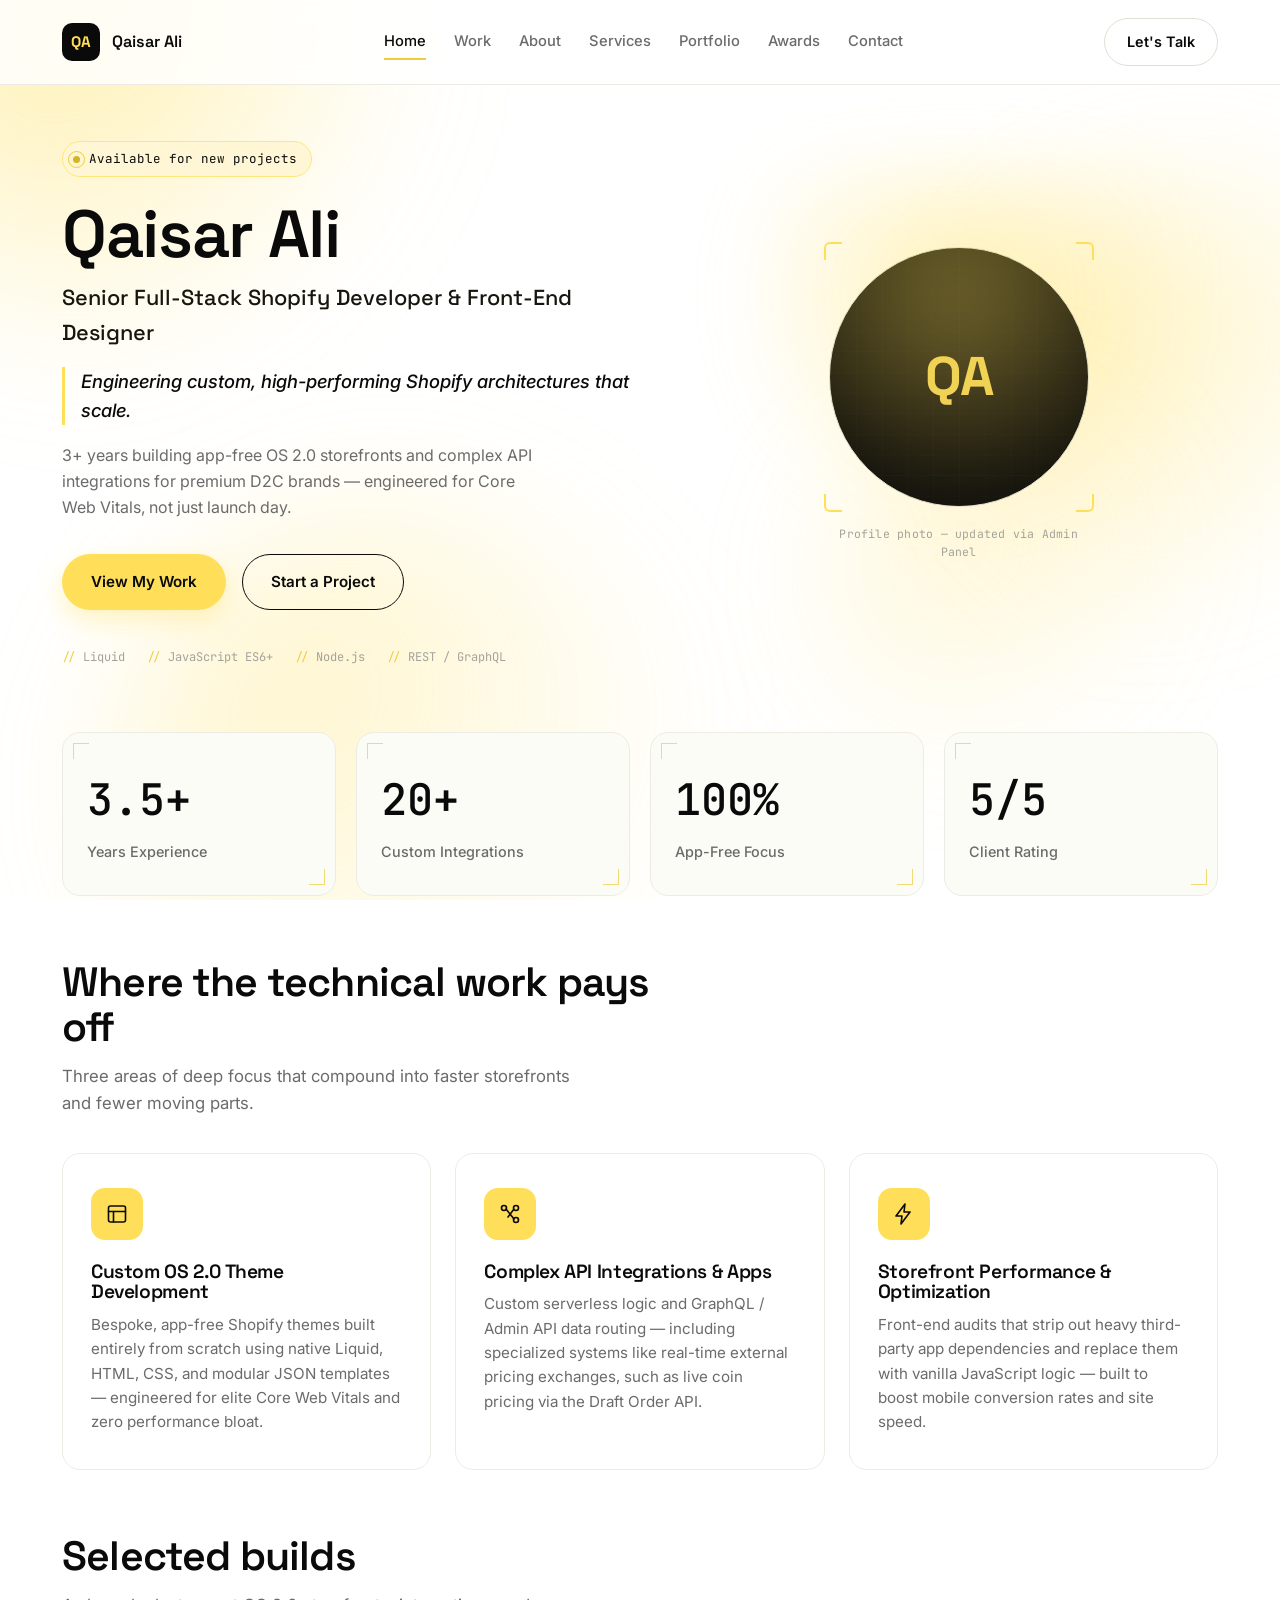
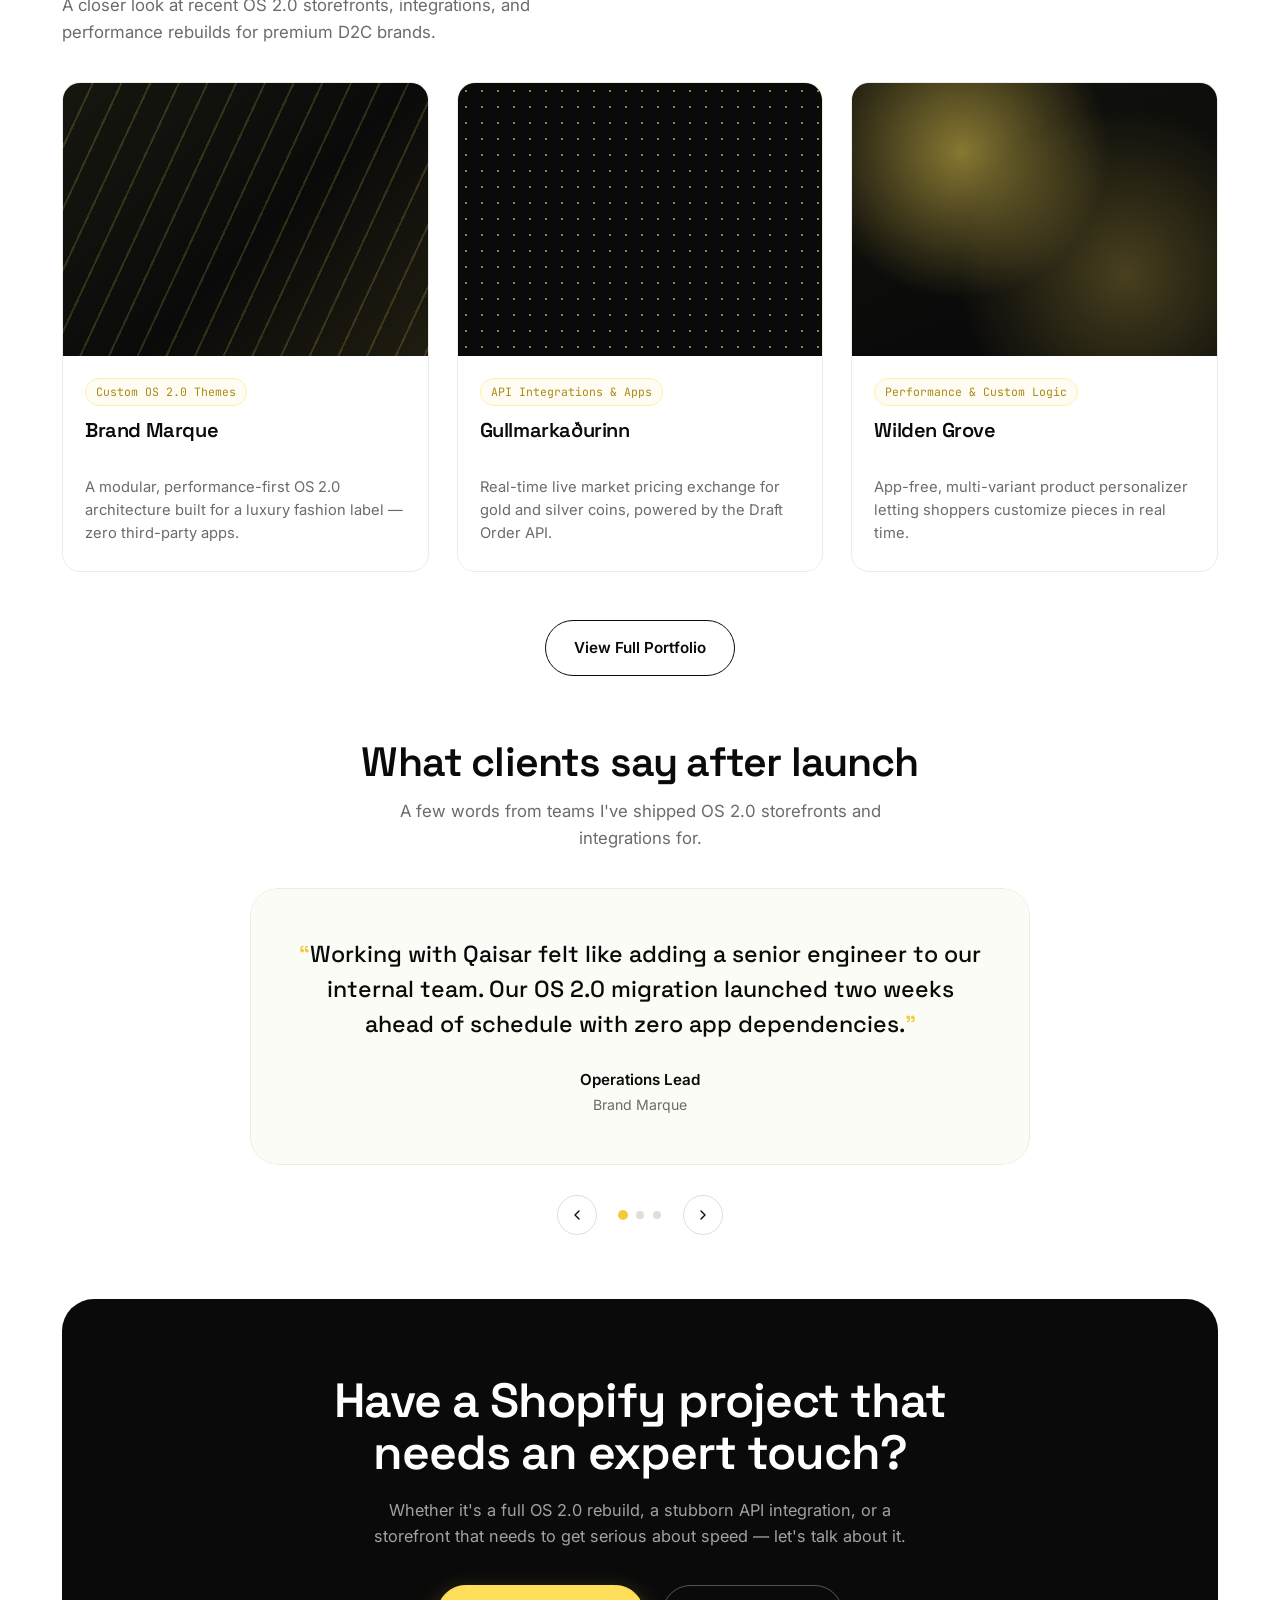
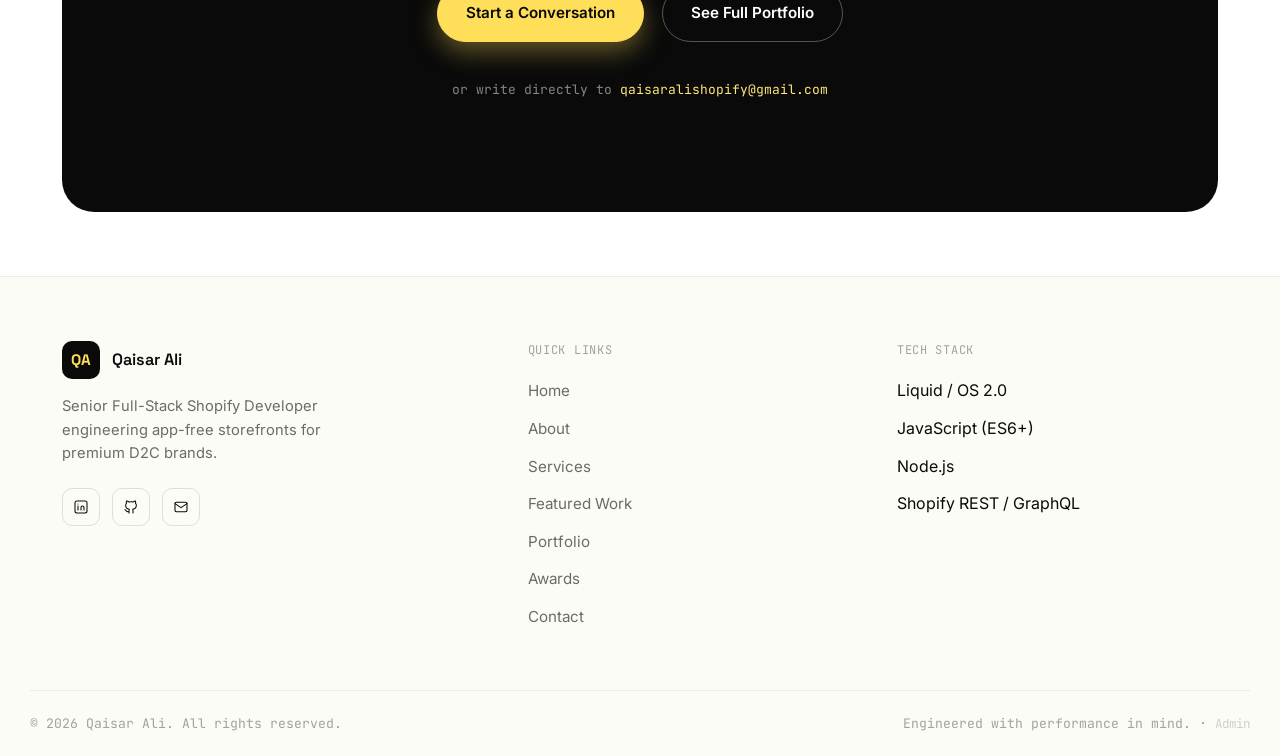
==== index.html @ 97a5076b "Flatten project files to repo root" ====
<!DOCTYPE html>
<html lang="en">
<head>
<meta charset="UTF-8">
<meta name="viewport" content="width=device-width, initial-scale=1.0">
<title>Qaisar Ali — Senior Full-Stack Shopify Developer</title>
<meta name="description" content="Qaisar Ali is a Senior Full-Stack Shopify Developer engineering custom, app-free OS 2.0 architectures, complex API integrations, and high-performance storefronts for premium D2C brands.">

<link rel="icon" type="image/svg+xml" href="favicon.svg">

<script src="js/site-data.js"></script>

<link rel="preconnect" href="https://fonts.googleapis.com">
<link rel="preconnect" href="https://fonts.gstatic.com" crossorigin>
<link href="https://fonts.googleapis.com/css2?family=Space+Grotesk:wght@500;600;700&family=Inter:wght@400;500;600;700&family=JetBrains+Mono:wght@400;500&display=swap" rel="stylesheet">

<link rel="stylesheet" href="css/style.css">
<script>try{var _t=JSON.parse(localStorage.getItem("qa_site_data_v1")||"{}");document.documentElement.setAttribute("data-theme",_t.theme||"");}catch(e){}</script>
</head>
<body>

<div class="bg-atmosphere" aria-hidden="true">
  <span class="blob blob--1"></span>
  <span class="blob blob--2"></span>
  <span class="blob blob--3"></span>
  <span class="blob blob--4"></span>
</div>

<a href="#main" class="skip-link">Skip to content</a>

<header class="site-header" id="top">
  <div class="container header__inner">
    <a href="index.html" class="brand">
      <span class="brand__mark">QA</span>
      <span class="brand__name">Qaisar Ali</span>
    </a>

    <nav class="nav" id="siteNav">
      <a href="index.html" class="nav__link is-active">Home</a>
      <a href="index.html#work" class="nav__link">Work</a>
      <a href="about.html" class="nav__link">About</a>
      <a href="services.html" class="nav__link">Services</a>
      <a href="portfolio.html" class="nav__link">Portfolio</a>
      <a href="awards.html" class="nav__link">Awards</a>
      <a href="contact.html" class="nav__link">Contact</a>
    </nav>

    <a href="contact.html" class="btn btn--ghost nav__cta">Let's Talk</a>

    <button class="nav-toggle" id="navToggle" aria-label="Toggle menu" aria-expanded="false">
      <span></span><span></span><span></span>
    </button>
  </div>
</header>

<main id="main">

  <!-- ============ HERO ============ -->
  <section class="hero" id="hero">
    <div class="container hero__inner">

      <div class="hero__content">
        <div class="status-pill"><span class="status-dot"></span>Available for new projects</div>
        <h1 class="hero__name" data-key="hero.name">Qaisar Ali</h1>
        <p class="hero__title" data-key="hero.title">Senior Full-Stack Shopify Developer &amp; Front-End Designer</p>
        <p class="hero__tagline" data-key="hero.tagline">Engineering custom, high-performing Shopify architectures that scale.</p>
        <p class="hero__desc" data-key="hero.desc">3+ years building app-free OS 2.0 storefronts and complex API integrations for premium D2C brands — engineered for Core Web Vitals, not just launch day.</p>
        <div class="hero__actions">
          <a href="#work" class="btn btn--primary">View My Work</a>
          <a href="contact.html" class="btn btn--outline">Start a Project</a>
          <a href="#" class="btn btn--ghost" data-cv-link download hidden><svg viewBox="0 0 24 24" fill="none" stroke-width="2" stroke-linecap="round" stroke-linejoin="round"><path d="M12 3v12m0 0 4.5-4.5M12 15l-4.5-4.5"/><path d="M4 17v2a2 2 0 0 0 2 2h12a2 2 0 0 0 2-2v-2"/></svg> Download CV</a>
        </div>
        <div class="hero__tech">
          <span>Liquid</span>
          <span>JavaScript ES6+</span>
          <span>Node.js</span>
          <span>REST / GraphQL</span>
        </div>
      </div>

      <div class="hero__media">
        <div class="portrait">
          <div class="portrait__frame" id="portraitFrame">
            <div class="portrait__glow"></div>
            <div class="portrait__inner">
              <span class="portrait__mono">QA</span>
              <svg class="portrait__grid" viewBox="0 0 400 500" preserveAspectRatio="none">
                <defs>
                  <pattern id="gridPattern" width="40" height="40" patternUnits="userSpaceOnUse">
                    <path d="M 40 0 L 0 0 0 40" fill="none" stroke="#FFDF59" stroke-width="0.5"/>
                  </pattern>
                </defs>
                <rect width="400" height="500" fill="url(#gridPattern)" />
              </svg>
            </div>
            <span class="corner corner--tl"></span>
            <span class="corner corner--tr"></span>
            <span class="corner corner--bl"></span>
            <span class="corner corner--br"></span>
          </div>
          <span class="portrait__caption">Profile photo — updated via Admin Panel</span>
        </div>
      </div>

    </div>
  </section>

  <!-- ============ STATS ============ -->
  <section class="stats reveal" id="stats">
    <div class="container">
      <div class="stats__grid">

        <div class="stat-card">
          <span class="stat-card__corner tl"></span><span class="stat-card__corner br"></span>
         <span class="stat-card__number" data-count-to="3.5" data-decimal="1" data-suffix="+">0</span>
          <span class="stat-card__label">Years Experience</span>
        </div>

        <div class="stat-card">
          <span class="stat-card__corner tl"></span><span class="stat-card__corner br"></span>
          <span class="stat-card__number" data-count-to="20" data-suffix="+">0</span>
          <span class="stat-card__label">Custom Integrations</span>
        </div>

        <div class="stat-card">
          <span class="stat-card__corner tl"></span><span class="stat-card__corner br"></span>
          <span class="stat-card__number" data-count-to="100" data-suffix="%">0</span>
          <span class="stat-card__label">App-Free Focus</span>
        </div>

        <div class="stat-card">
          <span class="stat-card__corner tl"></span><span class="stat-card__corner br"></span>
          <span class="stat-card__number" data-count-to="5" data-suffix="/5">0</span>
          <span class="stat-card__label">Client Rating</span>
        </div>

      </div>
    </div>
  </section>

  <!-- ============ SERVICES TEASER ============ -->
  <section class="services reveal" id="services">
    <div class="container">
      <div class="section-head">
        <h2>Where the technical work pays off</h2>
        <p>Three areas of deep focus that compound into faster storefronts and fewer moving parts.</p>
      </div>

      <div class="services__grid" id="servicesGridMount">
      <!-- rendered by site-render.js -->
      
      </div>
    </div>
  </section>

  <!-- ============ FEATURED WORK ============ -->
  <section class="work reveal" id="work">
    <div class="container">
      <div class="section-head">
        <h2>Selected builds</h2>
        <p>A closer look at recent OS 2.0 storefronts, integrations, and performance rebuilds for premium D2C brands.</p>
      </div>

      <div class="portfolio-grid work__grid" id="workGridMount">
        <!-- rendered by site-render.js — same card component as the Portfolio page -->

      </div>

      <div class="work__cta">
        <a href="portfolio.html" class="btn btn--outline">View Full Portfolio</a>
      </div>
    </div>
  </section>

  <!-- ============ TESTIMONIALS ============ -->
  <section class="testimonials reveal" id="testimonials">
    <div class="container">
      <div class="section-head center" style="margin-inline:auto;">
        <h2>What clients say after launch</h2>
        <p>A few words from teams I've shipped OS 2.0 storefronts and integrations for.</p>
      </div>

      <div class="testimonial-slider">
        <div class="testimonial-track">
          <div class="testimonial-track__inner">

            <div class="testimonial-card">
              <p class="testimonial-card__quote">Working with Qaisar felt like adding a senior engineer to our internal team. Our OS 2.0 migration launched two weeks ahead of schedule with zero app dependencies.</p>
              <p class="testimonial-card__author">Operations Lead</p>
              <p class="testimonial-card__role">Brand Marque</p>
            </div>

            <div class="testimonial-card">
              <p class="testimonial-card__quote">He rebuilt our checkout-to-fulfillment API pipeline from scratch. Order sync errors dropped to zero and our page speed scores jumped across the board.</p>
              <p class="testimonial-card__author">Head of E-Commerce</p>
              <p class="testimonial-card__role">Wilden Grove</p>
            </div>

            <div class="testimonial-card">
              <p class="testimonial-card__quote">Meticulous, fast, and refreshingly low-drama. Qaisar shipped a fully custom storefront and our design team never had to compromise.</p>
              <p class="testimonial-card__author">Founder</p>
              <p class="testimonial-card__role">Gullmarkaðurinn</p>
            </div>

          </div>
        </div>

        <div class="testimonial-nav">
          <button class="testimonial-arrow testimonial-arrow--prev" aria-label="Previous testimonial">
            <svg viewBox="0 0 24 24" fill="none" stroke-width="2" stroke-linecap="round" stroke-linejoin="round"><path d="M15 18l-6-6 6-6"/></svg>
          </button>
          <div class="testimonial-dots"></div>
          <button class="testimonial-arrow testimonial-arrow--next" aria-label="Next testimonial">
            <svg viewBox="0 0 24 24" fill="none" stroke-width="2" stroke-linecap="round" stroke-linejoin="round"><path d="M9 18l6-6-6-6"/></svg>
          </button>
        </div>
      </div>
    </div>
  </section>

  <!-- ============ PARTNERS MARQUEE ============ -->
   <section class="partners reveal" id="partners" style="display:none;">
    <div class="container">
      <div class="partners__head">
      </div>
    </div>
    <div class="marquee">
      <div class="marquee__track" id="partnersMarqueeMount">
        <span class="marquee__item">Northfield Studio</span>
        <span class="marquee__item">Vera &amp; Co.</span>
        <span class="marquee__item">Arkhouse Digital</span>
        <span class="marquee__item">Meridian Commerce</span>
        <span class="marquee__item">Palette &amp; Co.</span>
        <span class="marquee__item">Lumen Group</span>
        <!-- duplicate for seamless loop -->
        <span class="marquee__item">Northfield Studio</span>
        <span class="marquee__item">Vera &amp; Co.</span>
        <span class="marquee__item">Arkhouse Digital</span>
        <span class="marquee__item">Meridian Commerce</span>
        <span class="marquee__item">Palette &amp; Co.</span>
        <span class="marquee__item">Lumen Group</span>
      </div>
    </div>
  </section> 

  <!-- ============ CLOSING CTA ============ -->
  <section class="cta-final reveal" id="contact-cta">
    <div class="container">
      <div class="cta-final__box">
        <div class="cta-final__glow" aria-hidden="true"></div>
        <h2>Have a Shopify project that needs an expert touch?</h2>
        <p>Whether it's a full OS 2.0 rebuild, a stubborn API integration, or a storefront that needs to get serious about speed — let's talk about it.</p>
        <div class="cta-final__actions">
          <a href="contact.html" class="btn btn--primary">Start a Conversation</a>
          <a href="portfolio.html" class="btn btn--outline" style="border-color:rgba(255,255,255,.3); color:#fff;">See Full Portfolio</a>
        </div>
        <p class="cta-final__email">or write directly to <a href="mailto:qaisaralishopify@gmail.com" data-contact="email-mailto" data-contact="email-mailto"><span data-contact="email-text">qaisaralishopify@gmail.com</span></a></p>
      </div>
    </div>
  </section>

</main>

<footer class="site-footer">
  <div class="container footer__inner">

    <div class="footer__brand">
      <a href="index.html" class="brand">
        <span class="brand__mark">QA</span>
        <span class="brand__name">Qaisar Ali</span>
      </a>
      <p>Senior Full-Stack Shopify Developer engineering app-free storefronts for premium D2C brands.</p>
      <div class="footer__social">
        <a data-contact="linkedin-href" href="https://www.linkedin.com/in/qaisar-ali-shopify-developer/" class="social-icon" aria-label="LinkedIn"><svg viewBox="0 0 24 24" fill="none" stroke-width="1.6" stroke-linecap="round" stroke-linejoin="round"><rect x="3" y="3" width="18" height="18" rx="3"/><path d="M7.5 10.5v6M7.5 7.5v.01M12 16.5v-3.75a2.25 2.25 0 0 1 4.5 0V16.5M12 12.75v3.75"/></svg></a>
        <a data-contact="github-href" href="https://github.com/qaisarali12" class="social-icon" aria-label="GitHub"><svg viewBox="0 0 24 24" fill="none" stroke-width="1.6" stroke-linecap="round" stroke-linejoin="round"><path d="M9 19c-4.3 1.4-4.3-2.5-6-3m12 5v-3.5c0-1 .1-1.4-.5-2 2.8-.3 5.5-1.4 5.5-6a4.6 4.6 0 0 0-1.3-3.2 4.2 4.2 0 0 0-.1-3.2s-1.1-.3-3.5 1.3a12.3 12.3 0 0 0-6.2 0C6.5 2.8 5.4 3.1 5.4 3.1a4.2 4.2 0 0 0-.1 3.2A4.6 4.6 0 0 0 4 9.5c0 4.6 2.7 5.7 5.5 6-.6.6-.6 1.2-.5 2V21"/></svg></a>
        <a href="mailto:qaisaralishopify@gmail.com" class="social-icon" aria-label="Email"><svg viewBox="0 0 24 24" fill="none" stroke-width="1.6" stroke-linecap="round" stroke-linejoin="round"><rect x="3" y="5" width="18" height="14" rx="2"/><path d="m3 7 9 6 9-6"/></svg></a>
      </div>
    </div>

    <div class="footer__nav">
      <p class="footer__heading">Quick Links</p>
      <ul class="footer__links">
        <li><a href="index.html">Home</a></li>
        <li><a href="about.html">About</a></li>
        <li><a href="services.html">Services</a></li>
        <li><a href="index.html#work">Featured Work</a></li>
        <li><a href="portfolio.html">Portfolio</a></li>
        <li><a href="awards.html">Awards</a></li>
        <li><a href="contact.html">Contact</a></li>
      </ul>
    </div>

    <div class="footer__stack">
      <p class="footer__heading">Tech Stack</p>
      <ul class="footer__links">
        <li>Liquid / OS 2.0</li>
        <li>JavaScript (ES6+)</li>
        <li>Node.js</li>
        <li>Shopify REST / GraphQL</li>
      </ul>
    </div>

  </div>

  <div class="container footer__bottom">
    <p>&copy; 2026 Qaisar Ali. All rights reserved.</p>
    <p class="footer__built">Engineered with performance in mind. · <a href="admin.html" style="color:inherit;opacity:.5;font-size:.78rem;">Admin</a></p>
  </div>
</footer>

<!-- ============ LIGHTBOX ============ -->
<div class="lightbox" id="lightbox" aria-hidden="true">
  <div class="lightbox__backdrop" data-close></div>
  <div class="lightbox__panel" role="dialog" aria-modal="true" aria-labelledby="lightboxTitle">
    <button type="button" class="lightbox__close" data-close aria-label="Close project details">
      <svg viewBox="0 0 24 24" fill="none" stroke-width="2" stroke-linecap="round" stroke-linejoin="round"><path d="M6 6l12 12M18 6 6 18"/></svg>
    </button>
    <div class="lightbox__media-wrap">
      <div class="lightbox__media" id="lightboxMedia"></div>
      <a href="#" id="lightboxLiveLink" class="btn btn--primary lightbox__live-link" target="_blank" rel="noopener" hidden>
        Visit Live Site
        <svg viewBox="0 0 24 24" fill="none" stroke-width="2" stroke-linecap="round" stroke-linejoin="round"><path d="M18 13v6a2 2 0 0 1-2 2H5a2 2 0 0 1-2-2V8a2 2 0 0 1 2-2h6"/><polyline points="15 3 21 3 21 9"/><line x1="10" y1="14" x2="21" y2="3"/></svg>
      </a>
    </div>
    <div class="lightbox__gallery" id="lightboxGallery" hidden></div>
    <div class="lightbox__body">
      <span class="lightbox__tag" id="lightboxTag"></span>
      <h3 id="lightboxTitle"></h3>
      <p id="lightboxDesc"></p>
      <div class="lightbox__tags" id="lightboxTags"></div>
    </div>
  </div>
</div>

<script src="js/site-data.js"></script>
<script src="js/site-render.js"></script>
<script src="js/main.js"></script>
</body>
</html>
---- css/style.css ----
/* ==========================================================================
   QAISAR ALI — PORTFOLIO DESIGN SYSTEM
   Shared across every page. Do not fork this file per page.
   ========================================================================== */

/* ---------- Reset ---------- */
*, *::before, *::after { box-sizing: border-box; margin: 0; padding: 0; }
html { scroll-behavior: smooth; }
@media (prefers-reduced-motion: reduce) {
  html { scroll-behavior: auto; }
}
img, svg { display: block; max-width: 100%; }
a { color: inherit; text-decoration: none; }
button { font: inherit; cursor: pointer; background: none; border: none; color: inherit; }
ul { list-style: none; }
input, textarea, select { font: inherit; }

/* ---------- Design Tokens ---------- */
:root {
  /* Core palette — locked, reused on every page */
  --color-bg: #FFFFFF;
  --color-bg-alt: #FCFCF7;
  --color-ink: #0A0A0A;
  --color-ink-soft: #16160F;
  --color-muted: #6B6B6B;
  --color-faint: #A3A39B;
  --color-line: #ECECE4;
  --color-line-strong: #DFDFD4;
  --surface-strong: #0A0A0A; /* always-dark accent blocks (CTA box, badges) in every theme */
  --surface-rgb: 255,255,255; /* header/backdrop translucency — matches --color-bg */

  --accent-50:  #FFFDF3;
  --accent-100: #FFF6D6;
  --accent-200: #FFEEA8;
  --accent-300: #FFE67A;
  --accent-400: #FFDF59; /* primary accent */
  --accent-500: #F0CC3D;
  --accent-600: #D6B324;
  --accent-700: #A98A16;
  --accent-rgb: 255,223,89;

  /* Type */
  --font-display: 'Space Grotesk', 'Helvetica Neue', Arial, sans-serif;
  --font-body: 'Inter', 'Helvetica Neue', Arial, sans-serif;
  --font-mono: 'JetBrains Mono', 'SFMono-Regular', Consolas, monospace;

  /* Layout */
  --container-w: 1220px;
  --radius-sm: 8px;
  --radius-md: 18px;
  --radius-lg: 28px;
  --ease-out: cubic-bezier(.16,.84,.44,1);
  --ease-in-out: cubic-bezier(.65,0,.35,1);

  --shadow-sm: 0 2px 10px rgba(10,10,10,.05);
  --shadow-md: 0 16px 40px rgba(10,10,10,.08);
  --shadow-accent: 0 24px 64px rgba(var(--accent-rgb),.45);
}

/* ---------- Alternate themes (toggled via [data-theme] on <html>, set by Admin Panel) ---------- */
[data-theme="midnight-blue"] {
  --color-bg: #0B1220;
  --color-bg-alt: #101A2E;
  --color-ink: #F3F6FB;
  --color-ink-soft: #E4EAF4;
  --color-muted: #9AA8C2;
  --color-faint: #7484A3;
  --color-line: #1F2C46;
  --color-line-strong: #2A3B5C;
  --surface-strong: #060A14;
  --surface-rgb: 11,18,32;

  --accent-50:  #0E1B33;
  --accent-100: #12274A;
  --accent-200: #1B3C71;
  --accent-300: #2E5FAE;
  --accent-400: #4C8DFF;
  --accent-500: #3D78E8;
  --accent-600: #2E62C9;
  --accent-700: #BFD6FF;
  --accent-rgb: 76,141,255;
}

[data-theme="charcoal-orange"] {
  --color-bg: #171513;
  --color-bg-alt: #1E1B18;
  --color-ink: #F5F1EC;
  --color-ink-soft: #E8E2DA;
  --color-muted: #ABA097;
  --color-faint: #857A70;
  --color-line: #2C2723;
  --color-line-strong: #3A332D;
  --surface-strong: #0E0C0A;
  --surface-rgb: 23,21,19;

  --accent-50:  #2B1B0F;
  --accent-100: #40230F;
  --accent-200: #6B330F;
  --accent-300: #A8480F;
  --accent-400: #FF7A33;
  --accent-500: #E8661F;
  --accent-600: #C7541A;
  --accent-700: #FFC9A8;
  --accent-rgb: 255,122,51;
}

[data-theme="emerald-dark"] {
  --color-bg: #0C1712;
  --color-bg-alt: #101F18;
  --color-ink: #EFF6F1;
  --color-ink-soft: #E1ECE5;
  --color-muted: #9DB3A7;
  --color-faint: #728C7E;
  --color-line: #1D3327;
  --color-line-strong: #274435;
  --surface-strong: #060F0A;
  --surface-rgb: 12,23,18;

  --accent-50:  #0D2318;
  --accent-100: #113321;
  --accent-200: #164F30;
  --accent-300: #1B7A44;
  --accent-400: #2ECC71;
  --accent-500: #27B563;
  --accent-600: #1E9A52;
  --accent-700: #A9EFC4;
  --accent-rgb: 46,204,113;
}

/* ---------- Base ---------- */
html, body { height: 100%; }
* { transition: background-color .4s ease, border-color .4s ease, color .4s ease; }
body {
  font-family: var(--font-body);
  background: var(--color-bg);
  color: var(--color-ink);
  font-size: 16px;
  line-height: 1.6;
  -webkit-font-smoothing: antialiased;
  overflow-x: hidden;
}

h1, h2, h3, h4 {
  font-family: var(--font-display);
  font-weight: 600;
  line-height: 1.08;
  letter-spacing: -0.02em;
  color: var(--color-ink);
}

.container {
  width: 100%;
  max-width: var(--container-w);
  margin-inline: auto;
  padding-inline: 32px;
}

.skip-link {
  position: absolute;
  left: -999px;
  top: 0;
  background: var(--surface-strong);
  color: var(--accent-400);
  padding: 12px 18px;
  z-index: 999;
  border-radius: 0 0 8px 0;
  font-family: var(--font-mono);
  font-size: 13px;
}
.skip-link:focus { left: 0; }

:focus-visible {
  outline: 2px solid var(--color-ink);
  outline-offset: 3px;
  border-radius: 4px;
}

section { position: relative; }

/* ---------- Eyebrow / section labels (signature motif) ---------- */
.eyebrow {
  display: inline-flex;
  align-items: center;
  gap: 8px;
  font-family: var(--font-mono);
  font-size: 12.5px;
  letter-spacing: 0.01em;
  color: var(--color-muted);
  background: var(--accent-50);
  border: 1px solid var(--color-line);
  padding: 5px 12px;
  border-radius: 100px;
  margin-bottom: 18px;
}
.eyebrow::before {
  content: '';
  width: 6px;
  height: 6px;
  border-radius: 50%;
  background: var(--accent-500);
  flex-shrink: 0;
}

.section-head {
  max-width: 600px;
  margin-bottom: 36px;
}
.section-head h2,
.section-head h1 {
  font-size: clamp(1.9rem, 3.2vw, 2.7rem);
  margin-bottom: 14px;
}
.section-head p {
  color: var(--color-muted);
  font-size: 1.05rem;
  max-width: 520px;
}
.section-head.center { margin-inline: auto; text-align: center; }
.section-head.center p { margin-inline: auto; }

/* ---------- Buttons ---------- */
.btn {
  display: inline-flex;
  align-items: center;
  justify-content: center;
  gap: 10px;
  font-family: var(--font-body);
  font-weight: 600;
  font-size: 0.95rem;
  padding: 15px 28px;
  border-radius: 100px;
  transition: transform .35s var(--ease-out), box-shadow .35s var(--ease-out), background-color .3s ease, color .3s ease, border-color .3s ease;
  white-space: nowrap;
}
.btn--primary {
  background: var(--accent-400);
  color: var(--surface-strong);
  border: 1px solid var(--accent-400);
  box-shadow: 0 10px 24px rgba(var(--accent-rgb),.35);
}
.btn--primary:hover {
  background: var(--accent-500);
  border-color: var(--accent-500);
  transform: translateY(-3px);
  box-shadow: 0 16px 32px rgba(var(--accent-rgb),.5);
}
.btn--outline {
  background: transparent;
  color: var(--color-ink);
  border: 1.5px solid var(--color-ink);
}
.btn--outline:hover {
  background: var(--surface-strong);
  color: var(--accent-400);
  transform: translateY(-3px);
}
.btn--ghost {
  background: transparent;
  color: var(--color-ink);
  border: 1.5px solid var(--color-line-strong);
  padding: 11px 22px;
  font-size: 0.9rem;
}
.btn--ghost:hover {
  border-color: var(--color-ink);
  background: var(--accent-50);
}
.btn--block { width: 100%; }
.btn svg { width: 17px; height: 17px; flex-shrink: 0; stroke: currentColor; }
.btn[hidden] { display: none; }

/* ---------- Ambient background atmosphere ---------- */
.bg-atmosphere {
  position: fixed;
  inset: 0;
  z-index: -1;
  overflow: hidden;
  pointer-events: none;
}
.blob {
  position: absolute;
  border-radius: 50%;
  background: radial-gradient(circle at 30% 30%, rgba(var(--accent-rgb),.9), rgba(var(--accent-rgb),0) 70%);
  filter: blur(70px);
  opacity: .55;
  will-change: transform;
}
.blob--1 { width: 560px; height: 560px; top: -160px; left: -120px; animation: drift1 26s var(--ease-in-out) infinite alternate; }
.blob--2 { width: 460px; height: 460px; top: 20%; right: -160px; opacity: .4; animation: drift2 32s var(--ease-in-out) infinite alternate; }
.blob--3 { width: 620px; height: 620px; bottom: -220px; left: 8%; opacity: .35; animation: drift3 30s var(--ease-in-out) infinite alternate; }
.blob--4 { width: 380px; height: 380px; bottom: 12%; right: 6%; opacity: .3; animation: drift1 22s var(--ease-in-out) infinite alternate-reverse; }

@keyframes drift1 {
  0%   { transform: translate(0,0) scale(1); }
  100% { transform: translate(40px,60px) scale(1.12); }
}
@keyframes drift2 {
  0%   { transform: translate(0,0) scale(1); }
  100% { transform: translate(-50px,40px) scale(0.9); }
}
@keyframes drift3 {
  0%   { transform: translate(0,0) scale(1); }
  100% { transform: translate(30px,-50px) scale(1.08); }
}
@media (prefers-reduced-motion: reduce) {
  .blob { animation: none !important; }
}

/* ---------- Header / Nav ---------- */
.site-header {
  position: sticky;
  top: 0;
  z-index: 100;
  background: rgba(var(--surface-rgb),.82);
  backdrop-filter: blur(14px);
  -webkit-backdrop-filter: blur(14px);
  border-bottom: 1px solid var(--color-line);
}
.header__inner {
  display: flex;
  align-items: center;
  justify-content: space-between;
  gap: 24px;
  height: 84px;
}
.brand {
  display: flex;
  align-items: center;
  gap: 12px;
  font-family: var(--font-display);
  font-weight: 600;
  font-size: 1.02rem;
  color: var(--color-ink);
}
.brand__mark {
  display: inline-flex;
  align-items: center;
  justify-content: center;
  width: 38px;
  height: 38px;
  border-radius: 10px;
  background: var(--surface-strong);
  color: var(--accent-400);
  font-family: var(--font-display);
  font-weight: 700;
  font-size: 0.95rem;
  letter-spacing: -0.02em;
}
.nav {
  display: flex;
  align-items: center;
  gap: 28px;
}
.nav__link {
  font-size: 0.92rem;
  font-weight: 500;
  color: var(--color-muted);
  position: relative;
  padding: 4px 0;
  transition: color .25s ease;
}
.nav__link::after {
  content: '';
  position: absolute;
  left: 0; bottom: -2px;
  width: 0;
  height: 2px;
  background: var(--accent-500);
  transition: width .3s var(--ease-out);
}
.nav__link:hover, .nav__link.is-active { color: var(--color-ink); }
.nav__link:hover::after, .nav__link.is-active::after { width: 100%; }

.nav-toggle {
  display: none;
  flex-direction: column;
  gap: 5px;
  width: 40px;
  height: 40px;
  align-items: center;
  justify-content: center;
}
.nav-toggle span {
  width: 22px;
  height: 2px;
  background: var(--color-ink);
  transition: transform .3s ease, opacity .3s ease;
}
.nav-toggle.is-open span:nth-child(1) { transform: translateY(7px) rotate(45deg); }
.nav-toggle.is-open span:nth-child(2) { opacity: 0; }
.nav-toggle.is-open span:nth-child(3) { transform: translateY(-7px) rotate(-45deg); }

/* ---------- Reveal-on-scroll ---------- */
.reveal {
  opacity: 0;
  transform: translateY(28px);
  transition: opacity .8s var(--ease-out), transform .8s var(--ease-out);
}
.reveal.is-visible { opacity: 1; transform: translateY(0); }
@media (prefers-reduced-motion: reduce) {
  .reveal { opacity: 1 !important; transform: none !important; transition: none !important; }
}

/* ---------- Hero ---------- */
.hero { padding: 56px 0 64px; }
.hero__inner {
  display: grid;
  grid-template-columns: 1.05fr 0.95fr;
  align-items: center;
  gap: 64px;
}
.hero__content > * {
  opacity: 0;
  transform: translateY(22px);
}
body.is-loaded .hero__content > * {
  animation: heroIn .85s var(--ease-out) forwards;
}
body.is-loaded .hero__content > *:nth-child(1) { animation-delay: .05s; }
body.is-loaded .hero__content > *:nth-child(2) { animation-delay: .15s; }
body.is-loaded .hero__content > *:nth-child(3) { animation-delay: .25s; }
body.is-loaded .hero__content > *:nth-child(4) { animation-delay: .35s; }
body.is-loaded .hero__content > *:nth-child(5) { animation-delay: .45s; }
body.is-loaded .hero__content > *:nth-child(6) { animation-delay: .55s; }
body.is-loaded .hero__content > *:nth-child(7) { animation-delay: .65s; }
@keyframes heroIn { to { opacity: 1; transform: translateY(0); } }

.status-pill {
  display: inline-flex;
  align-items: center;
  gap: 9px;
  font-family: var(--font-mono);
  font-size: 12.5px;
  color: var(--color-ink);
  background: var(--accent-100);
  border: 1px solid var(--accent-300);
  padding: 7px 14px 7px 10px;
  border-radius: 100px;
  margin-bottom: 22px;
}
.status-dot {
  position: relative;
  width: 7px; height: 7px;
  border-radius: 50%;
  background: var(--accent-600);
}
.status-dot::after {
  content: '';
  position: absolute;
  inset: -5px;
  border-radius: 50%;
  border: 1.5px solid var(--accent-500);
  animation: pulseRing 2.4s var(--ease-in-out) infinite;
}
@keyframes pulseRing {
  0% { transform: scale(.6); opacity: .8; }
  100% { transform: scale(1.7); opacity: 0; }
}
@media (prefers-reduced-motion: reduce) { .status-dot::after { animation: none; } }

.hero__name {
  font-size: clamp(2.6rem, 5.2vw, 4.4rem);
  margin-bottom: 10px;
}
.hero__title {
  font-family: var(--font-display);
  font-size: clamp(1.1rem, 1.7vw, 1.4rem);
  font-weight: 500;
  color: var(--color-ink-soft);
  margin-bottom: 16px;
}
.hero__tagline {
  font-size: 1.15rem;
  font-weight: 500;
  color: var(--color-ink);
  border-left: 3px solid var(--accent-400);
  padding-left: 16px;
  margin-bottom: 18px;
  font-style: italic;
}
.hero__desc {
  color: var(--color-muted);
  font-size: 1rem;
  max-width: 480px;
  margin-bottom: 34px;
}
.hero__actions {
  display: flex;
  gap: 16px;
  flex-wrap: wrap;
  margin-bottom: 38px;
}
.hero__tech {
  display: flex;
  flex-wrap: wrap;
  gap: 10px 22px;
  font-family: var(--font-mono);
  font-size: 12px;
  color: var(--color-faint);
}
.hero__tech span::before { content: '// '; color: var(--accent-500); }

/* Portrait — sized like a standard platform profile photo (square, circular,
   ~260px), not an oversized banner image. */
.hero__media { display: flex; justify-content: center; }
.portrait { position: relative; width: min(100%, 260px); }
.portrait__frame {
  position: relative;
  aspect-ratio: 1 / 1;
  border-radius: 50%;
  border: 1px solid var(--color-line-strong);
  background: linear-gradient(160deg, #12120C 0%, #0A0A0A 60%);
  opacity: 0;
  transform: scale(.9);
}
body.is-loaded .portrait__frame {
  animation: avatarReveal .9s var(--ease-out) forwards;
  animation-delay: .3s;
}
@keyframes avatarReveal {
  to { opacity: 1; transform: scale(1); }
}
.portrait__glow {
  position: absolute;
  inset: -30%;
  background: radial-gradient(circle at 50% 30%, rgba(var(--accent-rgb),.55), transparent 65%);
  filter: blur(40px);
  opacity: 0;
  transition: opacity 1s ease;
}
body.is-loaded .portrait__glow { opacity: .8; transition-delay: .6s; }
.portrait__inner {
  position: absolute;
  inset: 0;
  border-radius: 50%;
  overflow: hidden;
  display: flex;
  align-items: center;
  justify-content: center;
}
.portrait__mono {
  font-family: var(--font-display);
  font-weight: 700;
  font-size: clamp(2.6rem, 6vw, 3.4rem);
  color: var(--accent-400);
  letter-spacing: -0.03em;
  opacity: .92;
  position: relative;
  z-index: 2;
}
.portrait__grid {
  position: absolute;
  inset: 0;
  width: 100%;
  height: 100%;
  opacity: .16;
}
.corner {
  position: absolute;
  width: 18px;
  height: 18px;
  border-color: var(--accent-400);
  border-style: solid;
  border-width: 0;
  opacity: 0;
  transition: opacity .6s ease;
}
body.is-loaded .corner { opacity: 1; transition-delay: .9s; }
.corner--tl { top: -6px; left: -6px; border-top-width: 2px; border-left-width: 2px; border-radius: 6px 0 0 0; }
.corner--tr { top: -6px; right: -6px; border-top-width: 2px; border-right-width: 2px; border-radius: 0 6px 0 0; }
.corner--bl { bottom: -6px; left: -6px; border-bottom-width: 2px; border-left-width: 2px; border-radius: 0 0 0 6px; }
.corner--br { bottom: -6px; right: -6px; border-bottom-width: 2px; border-right-width: 2px; border-radius: 0 0 6px 0; }

.portrait__caption {
  display: block;
  text-align: center;
  font-family: var(--font-mono);
  font-size: 11.5px;
  color: var(--color-faint);
  margin-top: 18px;
  letter-spacing: 0.02em;
}

/* ---------- Stats ---------- */
.stats { padding: 0 0 56px; }
.stats__grid {
  display: grid;
  grid-template-columns: repeat(4, 1fr);
  gap: 20px;
}
.stat-card {
  position: relative;
  background: var(--color-bg-alt);
  border: 1px solid var(--color-line);
  border-radius: var(--radius-md);
  padding: 32px 24px;
  transition: border-color .35s ease, transform .35s var(--ease-out), box-shadow .35s ease;
}
.stat-card:hover {
  border-color: var(--accent-400);
  transform: translateY(-4px);
  box-shadow: var(--shadow-md);
}
.stat-card__corner {
  position: absolute;
  width: 16px; height: 16px;
  border-color: var(--accent-500);
  border-style: solid;
  border-width: 0;
  opacity: .7;
}
.stat-card__corner.tl { top: 10px; left: 10px; border-top-width: 1.5px; border-left-width: 1.5px; }
.stat-card__corner.br { bottom: 10px; right: 10px; border-bottom-width: 1.5px; border-right-width: 1.5px; }
.stat-card__number {
  display: block;
  font-family: var(--font-mono);
  font-weight: 500;
  font-size: clamp(2.2rem, 3.4vw, 2.8rem);
  color: var(--color-ink);
  margin-bottom: 6px;
}
.stat-card__label {
  display: block;
  font-size: 0.9rem;
  color: var(--color-muted);
  font-weight: 500;
}
.reveal.stats__grid .stat-card,
.stats__grid .stat-card { transition-delay: 0s; }
.stats__grid .stat-card:nth-child(1) { transition-delay: .05s; }
.stats__grid .stat-card:nth-child(2) { transition-delay: .15s; }
.stats__grid .stat-card:nth-child(3) { transition-delay: .25s; }
.stats__grid .stat-card:nth-child(4) { transition-delay: .35s; }

/* ---------- Services ---------- */
.services { padding: 8px 0 56px; }
.services__grid {
  display: grid;
  grid-template-columns: repeat(3, 1fr);
  gap: 24px;
}
.service-card {
  background: var(--color-bg);
  border: 1px solid var(--color-line);
  border-radius: var(--radius-md);
  padding: 34px 28px;
  transition: transform .4s var(--ease-out), box-shadow .4s ease, border-color .4s ease;
}
.service-card:hover {
  transform: translateY(-6px);
  box-shadow: var(--shadow-md);
  border-color: var(--color-line-strong);
}
.service-card__icon {
  width: 52px; height: 52px;
  border-radius: 14px;
  background: var(--accent-400);
  display: flex; align-items: center; justify-content: center;
  margin-bottom: 22px;
  transition: transform .4s var(--ease-out);
}
.service-card:hover .service-card__icon { transform: rotate(-6deg) scale(1.05); }
.service-card__icon svg { width: 24px; height: 24px; stroke: var(--surface-strong); }
.service-card h3 {
  font-size: 1.2rem;
  margin-bottom: 10px;
}
.service-card p { color: var(--color-muted); font-size: 0.95rem; }
.service-card:nth-child(1) { transition-delay: .05s; }
.service-card:nth-child(2) { transition-delay: .16s; }
.service-card:nth-child(3) { transition-delay: .27s; }
.service-card:nth-child(4) { transition-delay: .38s; }

/* ---------- Featured Work ---------- */
.work { padding: 8px 0 56px; }
.work__grid {
  display: grid;
  grid-template-columns: repeat(3, 1fr);
  gap: 24px;
  margin-bottom: 48px;
}
.work-card {
  position: relative;
  border-radius: var(--radius-md);
  overflow: hidden;
  border: 1px solid var(--color-line);
  background: var(--surface-strong);
  aspect-ratio: 4/5;
  display: block;
}
.work-card__media {
  position: absolute; inset: 0;
  transition: transform .7s var(--ease-out);
}
.work-card:hover .work-card__media { transform: scale(1.08); }
.work-card__overlay {
  position: absolute; inset: 0;
  background: linear-gradient(0deg, rgba(0,0,0,.78) 0%, rgba(0,0,0,.15) 45%, rgba(0,0,0,0) 65%);
  display: flex;
  flex-direction: column;
  justify-content: flex-end;
  padding: 26px;
}
.work-card__tag {
  font-family: var(--font-mono);
  font-size: 11.5px;
  color: var(--accent-400);
  margin-bottom: 8px;
  letter-spacing: .02em;
}
.work-card__title {
  font-family: var(--font-display);
  color: #fff;
  font-size: 1.3rem;
  font-weight: 600;
  display: flex;
  align-items: center;
  justify-content: space-between;
  gap: 10px;
}
.work-card__arrow {
  width: 34px; height: 34px;
  border-radius: 50%;
  background: var(--accent-400);
  display: flex; align-items: center; justify-content: center;
  flex-shrink: 0;
  transform: translate(-6px,6px) rotate(-45deg);
  opacity: 0;
  transition: all .4s var(--ease-out);
}
.work-card:hover .work-card__arrow { opacity: 1; transform: translate(0,0) rotate(0deg); }
.work-card__arrow svg { width: 16px; height: 16px; stroke: var(--surface-strong); }

/* thumbnail art variants — abstract, on-brand placeholders */
.thumb--marque {
  background:
    repeating-linear-gradient(115deg, rgba(var(--accent-rgb),.16) 0 2px, transparent 2px 26px),
    linear-gradient(135deg, #171710 0%, #0A0A0A 55%, #201d10 100%);
}
.thumb--wilden {
  background:
    radial-gradient(circle at 30% 25%, rgba(var(--accent-rgb),.5), transparent 45%),
    radial-gradient(circle at 75% 70%, rgba(var(--accent-rgb),.25), transparent 50%),
    linear-gradient(160deg, #12120C 0%, #0A0A0A 70%);
}
.thumb--gull {
  background-image:
    radial-gradient(rgba(var(--accent-rgb),.55) 1.4px, transparent 1.4px);
  background-size: 16px 16px;
  background-position: 0 0;
  background-color: #0A0A0A;
}
.work__cta { display: flex; justify-content: center; }

/* ---------- Testimonials ---------- */
.testimonials { padding: 8px 0 56px; }
.testimonial-slider { position: relative; max-width: 780px; margin-inline: auto; }
.testimonial-track {
  overflow: hidden;
  border-radius: var(--radius-lg);
}
.testimonial-track__inner {
  display: flex;
  transition: transform .6s var(--ease-in-out);
}
.testimonial-card {
  flex: 0 0 100%;
  background: var(--color-bg-alt);
  border: 1px solid var(--color-line);
  border-radius: var(--radius-lg);
  padding: 48px 44px;
  text-align: center;
}
.testimonial-card__quote {
  font-family: var(--font-display);
  font-size: clamp(1.15rem, 2vw, 1.45rem);
  font-weight: 500;
  line-height: 1.5;
  color: var(--color-ink);
  margin-bottom: 26px;
}
.testimonial-card__quote::before { content: '\201C'; color: var(--accent-500); }
.testimonial-card__quote::after { content: '\201D'; color: var(--accent-500); }
.testimonial-card__author { font-weight: 600; font-size: .95rem; }
.testimonial-card__role { color: var(--color-muted); font-size: .88rem; margin-top: 2px; }
.testimonial-nav {
  display: flex;
  align-items: center;
  justify-content: center;
  gap: 22px;
  margin-top: 30px;
}
.testimonial-arrow {
  width: 40px; height: 40px;
  border-radius: 50%;
  border: 1.5px solid var(--color-line-strong);
  display: flex; align-items: center; justify-content: center;
  transition: border-color .3s ease, background .3s ease;
}
.testimonial-arrow:hover { border-color: var(--color-ink); background: var(--accent-50); }
.testimonial-arrow svg { width: 16px; height: 16px; stroke: var(--color-ink); }
.testimonial-dots { display: flex; gap: 9px; }
.testimonial-dot {
  width: 8px; height: 8px;
  border-radius: 50%;
  background: var(--color-line-strong);
  transition: background .3s ease, transform .3s ease;
}
.testimonial-dot.is-active { background: var(--accent-500); transform: scale(1.25); }

/* ---------- Partners marquee ---------- */
.partners { padding: 8px 0 56px; }
.partners__head { text-align: center; margin-bottom: 36px; }
.partners__head .eyebrow { margin-bottom: 0; }
.marquee {
  overflow: hidden;
  -webkit-mask-image: linear-gradient(90deg, transparent, #000 8%, #000 92%, transparent);
  mask-image: linear-gradient(90deg, transparent, #000 8%, #000 92%, transparent);
}
.marquee__track {
  display: flex;
  width: max-content;
  gap: 64px;
  animation: marqueeScroll 32s linear infinite;
}
.marquee:hover .marquee__track { animation-play-state: paused; }
@keyframes marqueeScroll {
  from { transform: translateX(0); }
  to { transform: translateX(-50%); }
}
.marquee__item {
  font-family: var(--font-display);
  font-weight: 600;
  font-size: 1.35rem;
  color: var(--color-faint);
  letter-spacing: 0.01em;
  white-space: nowrap;
  transition: color .3s ease;
}
.marquee__item:hover { color: var(--color-ink); }
@media (prefers-reduced-motion: reduce) {
  .marquee__track { animation: none; overflow-x: auto; }
}

/* ---------- Closing CTA ---------- */
.cta-final { padding: 8px 0 64px; }
.cta-final__box {
  position: relative;
  background: var(--surface-strong);
  border-radius: 32px;
  padding: 76px 48px;
  text-align: center;
  overflow: hidden;
}
.cta-final__glow {
  position: absolute;
  width: 550px; height: auto;
  background: radial-gradient(circle, rgba(var(--accent-rgb),.35), transparent 70%);
  filter: blur(60px);
  top: -180px; left: 50%;
  transform: translateX(-50%);
}
.cta-final__box .eyebrow {
  background: rgba(var(--accent-rgb),.12);
  border-color: rgba(var(--accent-rgb),.3);
  color: var(--accent-300);
  position: relative; z-index: 2;
}
.cta-final h2 {
  color: #fff;
  font-size: clamp(2rem, 4vw, 3rem);
  max-width: 680px;
  margin: 0 auto 18px;
  position: relative; z-index: 2;
}
.cta-final p {
  color: rgba(255,255,255,.62);
  max-width: 560px;
  margin: 0 auto 36px;
  font-size: 1.02rem;
  position: relative; z-index: 2;
}
.cta-final__actions {
  display: flex;
  gap: 18px;
  justify-content: center;
  flex-wrap: wrap;
  position: relative; z-index: 2;
}
.cta-final__box .cta-final__email {
  margin-top: 38px;
  font-family: var(--font-mono);
  font-size: 13px;
  color: rgba(255,255,255,.5);
  position: relative; z-index: 2;
}
.cta-final__email a { color: var(--accent-300); }
.cta-final__email a:hover { text-decoration: underline; }

/* ---------- Footer ---------- */
.site-footer {
  border-top: 1px solid var(--color-line);
  padding-top: 64px;
  background: var(--color-bg-alt);
}
.footer__inner {
  display: grid;
  grid-template-columns: 1.3fr 1fr 1fr;
  gap: 48px;
  padding-bottom: 48px;
}
.footer__brand .brand { margin-bottom: 16px; }
.footer__brand p {
  color: var(--color-muted);
  font-size: .92rem;
  max-width: 320px;
  margin-bottom: 22px;
}
.footer__social { display: flex; gap: 12px; }
.social-icon {
  width: 38px; height: 38px;
  border-radius: 10px;
  border: 1px solid var(--color-line-strong);
  display: flex; align-items: center; justify-content: center;
  transition: background .3s ease, border-color .3s ease, transform .3s var(--ease-out);
}
.social-icon:hover { background: var(--accent-400); border-color: var(--accent-400); transform: translateY(-3px); }
.social-icon:hover svg { stroke: var(--surface-strong); }
.social-icon svg { width: 16px; height: 16px; stroke: var(--color-ink); }
.footer__heading {
  font-family: var(--font-mono);
  font-size: 12px;
  color: var(--color-faint);
  text-transform: uppercase;
  letter-spacing: .06em;
  margin-bottom: 18px;
}
.footer__links li { margin-bottom: 12px; }
.footer__links a {
  color: var(--color-muted);
  font-size: .95rem;
  transition: color .25s ease;
}
.footer__links a:hover { color: var(--color-ink); }
.footer__bottom {
  border-top: 1px solid var(--color-line);
  padding: 22px 0;
  display: flex;
  justify-content: space-between;
  flex-wrap: wrap;
  gap: 10px;
}
.footer__bottom p {
  font-size: .82rem;
  color: var(--color-faint);
  font-family: var(--font-mono);
}

/* ---------- Page intro (interior pages) ---------- */
.page-intro { padding: 48px 0 8px; }
.page-intro .section-head { margin-bottom: 44px; }

/* ---------- Filter tabs ---------- */
.filter-tabs {
  position: relative;
  display: inline-flex;
  flex-wrap: wrap;
  gap: 2px;
  background: var(--color-bg-alt);
  border: 1px solid var(--color-line);
  border-radius: 100px;
  padding: 6px;
  margin-bottom: 52px;
}
.filter-tabs__highlight {
  position: absolute;
  top: 0;
  left: 0;
  height: 0;
  width: 0;
  background: var(--accent-400);
  border-radius: 100px;
  transition: transform .45s var(--ease-out), width .45s var(--ease-out), height .45s var(--ease-out);
  box-shadow: 0 8px 22px rgba(var(--accent-rgb),.45);
  z-index: 0;
}
.filter-tab {
  position: relative;
  z-index: 1;
  padding: 11px 22px;
  font-size: 0.88rem;
  font-weight: 600;
  color: var(--color-muted);
  border-radius: 100px;
  white-space: nowrap;
  transition: color .35s ease;
}
.filter-tab:hover { color: var(--color-ink); }
.filter-tab.is-active { color: var(--surface-strong); }

/* ---------- Portfolio grid ---------- */
.portfolio { padding: 0 0 56px; }
.portfolio-grid {
  display: grid;
  grid-template-columns: repeat(auto-fit, minmax(320px, 1fr));
  gap: 28px;
}
.portfolio-card {
  display: block;
  width: 100%;
  text-align: left;
  background: var(--color-bg);
  border: 1px solid var(--color-line);
  border-radius: var(--radius-md);
  overflow: hidden;
  transition: opacity .5s var(--ease-out), transform .5s var(--ease-out),
              border-color .4s ease, box-shadow .4s ease;
}
.portfolio-card:hover {
  transform: translateY(-6px);
  border-color: var(--accent-400);
  box-shadow: 0 22px 50px rgba(var(--accent-rgb),.3);
}
.portfolio-card:focus-visible { transform: translateY(-6px); border-color: var(--accent-400); }
.portfolio-card.is-filtered-out {
  opacity: 0;
  transform: scale(.94) translateY(10px);
  pointer-events: none;
}
.portfolio-card__media {
  position: relative;
  aspect-ratio: 4 / 3;
  overflow: hidden;
}
.thumb-fill {
  position: absolute;
  inset: 0;
  transition: transform .7s var(--ease-out);
}
.portfolio-card:hover .thumb-fill { transform: scale(1.08); }
.portfolio-card__view {
  position: absolute;
  bottom: 14px;
  right: 14px;
  width: 38px;
  height: 38px;
  border-radius: 50%;
  background: var(--accent-400);
  display: flex;
  align-items: center;
  justify-content: center;
  opacity: 0;
  transform: translateY(8px);
  transition: all .4s var(--ease-out);
}
.portfolio-card:hover .portfolio-card__view,
.portfolio-card:focus-visible .portfolio-card__view { opacity: 1; transform: translateY(0); }
.portfolio-card__view svg { width: 16px; height: 16px; stroke: var(--surface-strong); }
.portfolio-card__body { padding: 22px 22px 26px; }
.portfolio-card__tag {
  display: inline-block;
  font-family: var(--font-mono);
  font-size: 11.5px;
  color: var(--accent-700);
  background: var(--accent-50);
  border: 1px solid var(--accent-200);
  padding: 4px 10px;
  border-radius: 100px;
  margin-bottom: 14px;
}
.portfolio-card__title { font-size: 1.25rem; margin-bottom: 8px;     min-height: 3rem;
    max-height: 4.5rem;
    display: -webkit-box;
    -webkit-line-clamp: 2;
    -webkit-box-orient: vertical;
    overflow: hidden;}
.portfolio-card__desc { color: var(--color-muted); font-size: .92rem; line-height: 1.55;
                          min-height: 3rem;
    max-height: 4.5rem;
    display: -webkit-box;
    -webkit-line-clamp: 3;
    -webkit-box-orient: vertical;
    overflow: hidden;
                      }

/* ---------- Lightbox ---------- */
.lightbox {
  position: fixed;
  inset: 0;
  z-index: 300;
  display: flex;
  align-items: center;
  justify-content: center;
  padding: 24px;
  opacity: 0;
  pointer-events: none;
  transition: opacity .4s ease;
}
.lightbox.is-open { opacity: 1; pointer-events: auto; }
.lightbox__backdrop {
  position: absolute;
  inset: 0;
  background: rgba(10,10,10,.72);
  backdrop-filter: blur(8px);
  -webkit-backdrop-filter: blur(8px);
}
.lightbox__panel {
  position: relative;
  width: 100%;
  max-width: 760px;
  max-height: 88vh;
  overflow-y: auto;
  background: var(--color-bg);
  border-radius: 26px;
  transform: scale(.94) translateY(14px);
  transition: transform .45s var(--ease-out);
  box-shadow: 0 40px 90px rgba(0,0,0,.35);
}
.lightbox.is-open .lightbox__panel { transform: scale(1) translateY(0); }
.lightbox__close {
  position: absolute;
  top: 16px;
  right: 16px;
  z-index: 2;
  width: 40px;
  height: 40px;
  border-radius: 50%;
  background: rgba(var(--surface-rgb),.92);
  border: 1px solid var(--color-line-strong);
  display: flex;
  align-items: center;
  justify-content: center;
  transition: background .3s ease, transform .35s var(--ease-out);
}
.lightbox__close:hover { background: var(--accent-400); transform: rotate(90deg); }
.lightbox__close:hover svg { stroke: var(--surface-strong); }
.lightbox__close svg { width: 18px; height: 18px; stroke: var(--color-ink); }
.lightbox__media-wrap { position: relative; }
.lightbox__media {
  position: relative;
  aspect-ratio: 16 / 10;
  overflow: hidden;
  border-radius: 26px 26px 0 0;
  background-color: var(--color-bg-alt);
}
.lightbox__gallery {
  display: flex;
  gap: 10px;
  padding: 14px 38px 0;
  overflow-x: auto;
}
.lightbox__thumb {
  flex: 0 0 auto;
  width: 56px;
  height: 56px;
  border-radius: 10px;
  border: 2px solid transparent;
  background-size: cover;
  background-position: center;
  opacity: .55;
  transition: opacity .25s ease, border-color .25s ease;
}
.lightbox__thumb:hover { opacity: .85; }
.lightbox__thumb.is-active { opacity: 1; border-color: var(--accent-400); }
.lightbox__body { padding: 34px 38px 40px; }
.lightbox__tag {
  display: inline-block;
  font-family: var(--font-mono);
  font-size: 11.5px;
  color: var(--accent-700);
  background: var(--accent-50);
  border: 1px solid var(--accent-200);
  padding: 4px 10px;
  border-radius: 100px;
  margin-bottom: 16px;
}
.lightbox__body h3 { font-size: 1.7rem; margin-bottom: 14px; }
.lightbox__body p { color: var(--color-muted); font-size: 1rem; line-height: 1.7; margin-bottom: 24px; }
.lightbox__tags { display: flex; flex-wrap: wrap; gap: 8px; }
.lightbox__tag-pill {
  font-family: var(--font-mono);
  font-size: 11px;
  color: var(--color-muted);
  border: 1px solid var(--color-line-strong);
  padding: 5px 12px;
  border-radius: 100px;
}
/* Overlaid on the main image itself so it's visible the instant the popup
   opens — no scrolling needed to find it. */
.lightbox__live-link {
  position: absolute;
  left: 16px;
  bottom: 16px;
  z-index: 2;
  padding: 11px 20px;
  font-size: .85rem;
  box-shadow: 0 10px 26px rgba(0,0,0,.4);
}
.lightbox__live-link svg { width: 16px; height: 16px; stroke: currentColor; }
.lightbox__gallery[hidden], .lightbox__live-link[hidden] { display: none; }
body.lightbox-open { overflow: hidden; }

@media (prefers-reduced-motion: reduce) {
  .lightbox, .lightbox__panel, .portfolio-card, .thumb-fill, .filter-tabs__highlight {
    transition: none !important;
  }
}

/* ---------- About: Story ---------- */
.story { padding: 8px 0 56px; }
.story__grid {
  display: grid;
  grid-template-columns: 0.85fr 1.15fr;
  gap: 64px;
  align-items: start;
}
.facts-card {
  position: relative;
  background: var(--color-bg-alt);
  border: 1px solid var(--color-line);
  border-radius: var(--radius-lg);
  padding: 38px 32px;
}
.facts-card__row {
  display: flex;
  justify-content: space-between;
  align-items: baseline;
  gap: 16px;
  padding: 16px 0;
  border-bottom: 1px solid var(--color-line);
}
.facts-card__row:first-child { padding-top: 0; }
.facts-card__row:last-child { border-bottom: none; padding-bottom: 0; }
.facts-card__label {
  font-family: var(--font-mono);
  font-size: 11px;
  color: var(--color-faint);
  text-transform: uppercase;
  letter-spacing: 0.05em;
}
.facts-card__value {
  font-weight: 600;
  font-size: 0.95rem;
  color: var(--color-ink);
  text-align: right;
}
.facts-card__value a {
  color: inherit;
  border-bottom: 1px solid var(--color-line-strong);
  transition: color .3s ease, border-color .3s ease;
}
.facts-card__value a:hover { color: var(--accent-700); border-color: var(--accent-500); }
.story__text p {
  color: var(--color-muted);
  font-size: 1.03rem;
  line-height: 1.8;
  margin-bottom: 22px;
}
.story__text p:last-child { margin-bottom: 0; }
.pull-quote {
  font-family: var(--font-display);
  font-size: clamp(1.2rem, 2vw, 1.5rem);
  font-weight: 500;
  font-style: italic;
  color: var(--color-ink);
  border-left: 3px solid var(--accent-400);
  padding-left: 22px;
  margin: 34px 0;
  line-height: 1.5;
}

/* ---------- About: Timeline ---------- */
.timeline-section { padding: 8px 0 56px; }
.timeline { position: relative; max-width: 720px; }
.timeline__line {
  position: absolute;
  left: 13px;
  top: 4px;
  bottom: 4px;
  width: 2px;
  background: linear-gradient(to bottom, var(--accent-400), var(--color-line) 88%);
  transform: scaleY(0);
  transform-origin: top;
  transition: transform 1.6s var(--ease-out);
}
.timeline.is-visible .timeline__line { transform: scaleY(1); }
.timeline-item {
  position: relative;
  display: flex;
  gap: 28px;
  padding-bottom: 44px;
}
.timeline-item:last-child { padding-bottom: 0; }
.timeline-item__dot {
  position: relative;
  flex-shrink: 0;
  width: 28px;
  height: 28px;
  border-radius: 50%;
  background: var(--color-bg);
  border: 2px solid var(--accent-400);
  display: flex;
  align-items: center;
  justify-content: center;
  z-index: 1;
}
.timeline-item__dot::after {
  content: '';
  width: 8px;
  height: 8px;
  border-radius: 50%;
  background: var(--accent-500);
}
.timeline-item__dot.is-current::before {
  content: '';
  position: absolute;
  inset: -6px;
  border-radius: 50%;
  border: 1.5px solid var(--accent-400);
  animation: pulseRing 2.4s var(--ease-in-out) infinite;
}
.timeline-item__content { padding-top: 1px; }
.timeline-item__label {
  display: block;
  font-family: var(--font-mono);
  font-size: 11px;
  color: var(--accent-700);
  margin-bottom: 6px;
  letter-spacing: 0.03em;
}
.timeline-item__content h3 { font-size: 1.15rem; margin-bottom: 8px; }
.timeline-item__content p { color: var(--color-muted); font-size: 0.92rem; max-width: 460px; }

/* ---------- About: Skills ---------- */
.skills-section { padding: 8px 0 56px; }
.skills-card {
  position: relative;
  max-width: 720px;
  margin-inline: auto;
  background: var(--color-bg);
  border: 1px solid var(--color-line);
  border-radius: var(--radius-lg);
  padding: 46px 42px;
}
.skill-row { margin-bottom: 30px; }
.skill-row:last-child { margin-bottom: 0; }
.skill-row__head {
  display: flex;
  justify-content: space-between;
  align-items: baseline;
  margin-bottom: 11px;
}
.skill-row__name { font-weight: 600; font-size: 0.98rem; color: var(--color-ink); }
.skill-row__value { font-family: var(--font-mono); font-size: 0.88rem; color: var(--accent-700); }
.skill-row__track {
  height: 10px;
  border-radius: 100px;
  background: var(--color-bg-alt);
  border: 1px solid var(--color-line);
  overflow: hidden;
}
.skill-row__fill {
  display: block;
  height: 100%;
  width: 0%;
  border-radius: 100px;
  background: linear-gradient(90deg, var(--accent-300), var(--accent-500));
  transition: width 1.5s var(--ease-out);
}

@media (prefers-reduced-motion: reduce) {
  .timeline__line, .skill-row__fill { transition: none !important; }
}

/* ---------- Services page ---------- */
.services-page { padding: 8px 0 56px; }
.services-grid {
  display: grid;
  grid-template-columns: repeat(2, 1fr);
  gap: 28px;
}
.services-grid .service-card { padding: 38px 34px; }
.service-card__price-row {
  margin-top: 26px;
  padding-top: 22px;
  border-top: 1px solid var(--color-line);
  display: flex;
  align-items: flex-end;
  justify-content: space-between;
  gap: 16px;
  flex-wrap: wrap;
}
.service-card__price {
  display: flex;
  flex-direction: column;
}
.service-card__price-label {
  display: block;
  font-family: var(--font-mono);
  font-size: 10.5px;
  color: var(--color-faint);
  text-transform: uppercase;
  letter-spacing: 0.05em;
  margin-bottom: 4px;
}
.service-card__price-value {
  display: block;
  font-family: var(--font-display);
  font-weight: 700;
  font-size: 1.55rem;
  color: var(--color-ink);
}
.service-card__price-value span {
  font-family: var(--font-body);
  font-weight: 500;
  font-size: 0.85rem;
  color: var(--color-muted);
}
.service-card__price-note {
  display: block;
  font-family: var(--font-mono);
  font-size: 11px;
  color: var(--color-faint);
  margin-top: 3px;
}
.service-card__link {
  display: inline-flex;
  align-items: center;
  gap: 6px;
  font-weight: 600;
  font-size: 0.88rem;
  color: var(--color-ink);
  padding-bottom: 4px;
  border-bottom: 1.5px solid var(--color-line-strong);
  transition: border-color .3s ease, color .3s ease;
}
.service-card__link svg {
  width: 14px;
  height: 14px;
  stroke: currentColor;
  transition: transform .35s var(--ease-out);
}
.service-card__link:hover { border-color: var(--accent-500); color: var(--accent-700); }
.service-card__link:hover svg { transform: translate(3px, -3px); }

/* ---------- Awards & Achievements ---------- */
.achievements-section { padding: 8px 0 56px; }
.achievements-timeline { position: relative; max-width: 820px; }
.achievements-timeline__line {
  position: absolute;
  left: 31px;
  top: 6px;
  bottom: 6px;
  width: 2px;
  background: linear-gradient(to bottom, var(--accent-400), var(--color-line) 88%);
  transform: scaleY(0);
  transform-origin: top;
  transition: transform 1.6s var(--ease-out);
}
.achievements-timeline.is-visible .achievements-timeline__line { transform: scaleY(1); }

.achievement-card {
  position: relative;
  display: flex;
  gap: 32px;
  padding-bottom: 52px;
}
.achievement-card:last-child { padding-bottom: 0; }
.achievement-card__badge {
  position: relative;
  z-index: 1;
  flex-shrink: 0;
  width: 64px;
  height: 64px;
  border-radius: 18px;
  background: var(--accent-400);
  display: flex;
  align-items: center;
  justify-content: center;
  box-shadow: 0 14px 30px rgba(var(--accent-rgb),.42);
}
.achievement-card__badge svg { width: 28px; height: 28px; stroke: var(--surface-strong); }
.achievement-card__index {
  position: absolute;
  bottom: -8px;
  right: -8px;
  width: 24px;
  height: 24px;
  border-radius: 50%;
  background: var(--surface-strong);
  color: var(--accent-400);
  font-family: var(--font-mono);
  font-size: 10.5px;
  display: flex;
  align-items: center;
  justify-content: center;
  border: 2px solid var(--color-bg);
}
.achievement-card__content {
  position: relative;
  flex: 1;
  background: var(--color-bg-alt);
  border: 1px solid var(--color-line);
  border-radius: var(--radius-md);
  padding: 30px 32px;
  transition: border-color .4s ease, box-shadow .4s ease, transform .4s var(--ease-out);
}
.achievement-card__content:hover {
  border-color: var(--accent-400);
  box-shadow: 0 20px 45px rgba(var(--accent-rgb),.22);
  transform: translateY(-4px);
}
.achievement-card__head {
  display: flex;
  justify-content: space-between;
  align-items: flex-start;
  gap: 16px;
  flex-wrap: wrap;
  margin-bottom: 14px;
}
.achievement-card__head h3 { font-size: 1.25rem; }
.achievement-card__year {
  flex-shrink: 0;
  font-family: var(--font-mono);
  font-size: 11.5px;
  color: var(--accent-700);
  background: var(--accent-50);
  border: 1px solid var(--accent-200);
  padding: 5px 12px;
  border-radius: 100px;
  white-space: nowrap;
}
.achievement-card__represents {
  display: flex;
  align-items: baseline;
  gap: 8px;
  margin-bottom: 16px;
  flex-wrap: wrap;
}
.achievement-card__represents-label {
  font-family: var(--font-mono);
  font-size: 10.5px;
  color: var(--color-faint);
  text-transform: uppercase;
  letter-spacing: 0.05em;
}
.achievement-card__represents-value { font-size: 0.9rem; font-weight: 600; color: var(--color-ink); }
.achievement-card__represents-value a { color: #fbda52; text-decoration: none; }
.achievement-card__represents-value a:hover { text-decoration: underline; }
.achievement-card__desc { color: var(--color-muted); font-size: 0.96rem; line-height: 1.7; }

@media (prefers-reduced-motion: reduce) {
  .achievements-timeline__line { transition: none !important; }
}

/* ---------- Contact ---------- */
.contact-section { padding: 8px 0 64px; }
.contact-card .status-pill { margin-bottom: 26px; }
.contact-card__social {
  display: flex;
  gap: 10px;
  margin-top: 24px;
  padding-top: 22px;
  border-top: 1px solid var(--color-line);
}
.contact-card__note {
  display: block;
  font-family: var(--font-mono);
  font-size: 10.5px;
  color: var(--color-faint);
  margin-top: 4px;
}

.contact-form-intro { margin-bottom: 30px; }
.contact-form-intro h2 { font-size: 1.4rem; margin-bottom: 10px; }
.contact-form-intro p { color: var(--color-muted); font-size: 0.98rem; max-width: 520px; }

.form-row { display: grid; grid-template-columns: 1fr 1fr; gap: 20px; }
.form-field { margin-bottom: 22px; }
.form-field label {
  display: block;
  font-family: var(--font-mono);
  font-size: 11px;
  text-transform: uppercase;
  letter-spacing: 0.05em;
  color: var(--color-faint);
  margin-bottom: 8px;
}
.form-field input,
.form-field select,
.form-field textarea {
  width: 100%;
  background: var(--color-bg-alt);
  border: 1.5px solid var(--color-line);
  border-radius: 12px;
  padding: 14px 16px;
  font-family: var(--font-body);
  font-size: 0.95rem;
  color: var(--color-ink);
  transition: border-color .35s ease, box-shadow .35s ease, background-color .35s ease;
}
.form-field textarea { resize: vertical; min-height: 140px; }
.form-field input::placeholder,
.form-field textarea::placeholder { color: var(--color-faint); }
.form-field input:focus,
.form-field select:focus,
.form-field textarea:focus {
  outline: none;
  border-color: var(--accent-400);
  background: #fff;
  box-shadow: 0 0 0 4px rgba(var(--accent-rgb),.28), 0 10px 26px rgba(var(--accent-rgb),.16);
}
.select-wrap { position: relative; }
.select-wrap select {
  appearance: none;
  -webkit-appearance: none;
  -moz-appearance: none;
  padding-right: 42px;
  cursor: pointer;
}
.select-wrap svg {
  position: absolute;
  right: 16px;
  top: 50%;
  transform: translateY(-50%);
  width: 16px;
  height: 16px;
  stroke: var(--color-muted);
  pointer-events: none;
}

.form-submit-row {
  display: flex;
  align-items: center;
  gap: 18px;
  flex-wrap: wrap;
  margin-top: 6px;
}
.form-note { font-family: var(--font-mono); font-size: 11.5px; color: var(--color-faint); }

.form-success {
  text-align: center;
  padding: 60px 20px;
  opacity: 0;
  transform: translateY(12px);
  transition: opacity .5s var(--ease-out), transform .5s var(--ease-out);
}
.form-success.is-visible { opacity: 1; transform: translateY(0); }
.form-success__icon {
  display: inline-flex;
  align-items: center;
  justify-content: center;
  width: 64px;
  height: 64px;
  border-radius: 50%;
  background: var(--accent-400);
  margin-bottom: 22px;
}
.form-success__icon svg { width: 28px; height: 28px; stroke: var(--surface-strong); }
.form-success h3 { font-size: 1.4rem; margin-bottom: 10px; }
.form-success p { color: var(--color-muted); margin-bottom: 26px; }

@media (prefers-reduced-motion: reduce) {
  .form-field input, .form-field select, .form-field textarea, .form-success { transition: none !important; }
}

/* ---------- Responsive ---------- */
@media (max-width: 1024px) {
  .stats__grid { grid-template-columns: repeat(2, 1fr); }
  .services__grid { grid-template-columns: repeat(2, 1fr); }
  .work__grid { grid-template-columns: repeat(2, 1fr); }
  .footer__inner { grid-template-columns: 1fr 1fr; }
  .story__grid { grid-template-columns: 1fr; gap: 40px; }
  .facts-card { max-width: 460px; }
}

@media (max-width: 860px) {
  .hero__inner { grid-template-columns: 1fr; }
  .hero__media { order: -1; margin-bottom: 12px; }
  .portrait { width: min(100%, 200px); }
  .hero { padding: 36px 0 48px; }
  .nav {
    display: flex;
    flex-direction: column;
    align-items: flex-start;
    gap: 4px;
    position: absolute;
    top: 72px;
    left: 0;
    right: 0;
    background: var(--color-bg);
    border-bottom: 1px solid var(--color-line);
    padding: 12px 22px 20px;
    box-shadow: var(--shadow-md);
    max-height: 0;
    overflow: hidden;
    opacity: 0;
    transition: max-height .4s var(--ease-out), opacity .3s ease;
  }
  .nav.is-open { max-height: 420px; opacity: 1; padding: 16px 22px 24px; }
  .nav__link { width: 100%; padding: 12px 0; font-size: 1rem; }
  .nav__link::after { display: none; }
  .nav-toggle { display: flex; }
  .header__inner { height: 72px; }
  .nav__cta { display: none; }
}

@media (max-width: 640px) {
  .container { padding-inline: 22px; }
  .stats__grid { grid-template-columns: 1fr 1fr; gap: 14px; }
  .stat-card { padding: 24px 18px; }
  .services__grid { grid-template-columns: 1fr; }
  .work__grid { grid-template-columns: 1fr; }
  .footer__inner { grid-template-columns: 1fr; gap: 36px; }
  .cta-final__box { padding: 52px 26px; }
  .testimonial-card { padding: 36px 24px; }
  .portfolio-grid { grid-template-columns: 1fr; }
  .filter-tabs { padding: 5px; gap: 0; border-radius:18px !important; }
  .filter-tab { padding: 10px 14px; font-size: .8rem; }
  .lightbox__gallery { padding: 12px 22px 0; }
  .lightbox__body { padding: 26px 22px 30px; }
  .lightbox__body h3 { font-size: 1.4rem; }
  .facts-card { padding: 28px 24px; max-width: 100%; }
  .pull-quote { padding-left: 18px; margin: 26px 0; }
  .timeline-item { gap: 18px; padding-bottom: 36px; }
  .skills-card { padding: 30px 22px; }
  .services-grid { grid-template-columns: 1fr; }
  .services-grid .service-card { padding: 30px 24px; }
  .achievement-card { gap: 18px; padding-bottom: 36px; }
  .achievement-card__badge { width: 48px; height: 48px; border-radius: 14px; }
  .achievement-card__badge svg { width: 22px; height: 22px; }
  .achievement-card__content { padding: 22px 20px; }
  .achievements-timeline__line { left: 23px; }
  .form-row { grid-template-columns: 1fr; gap: 0; }
}
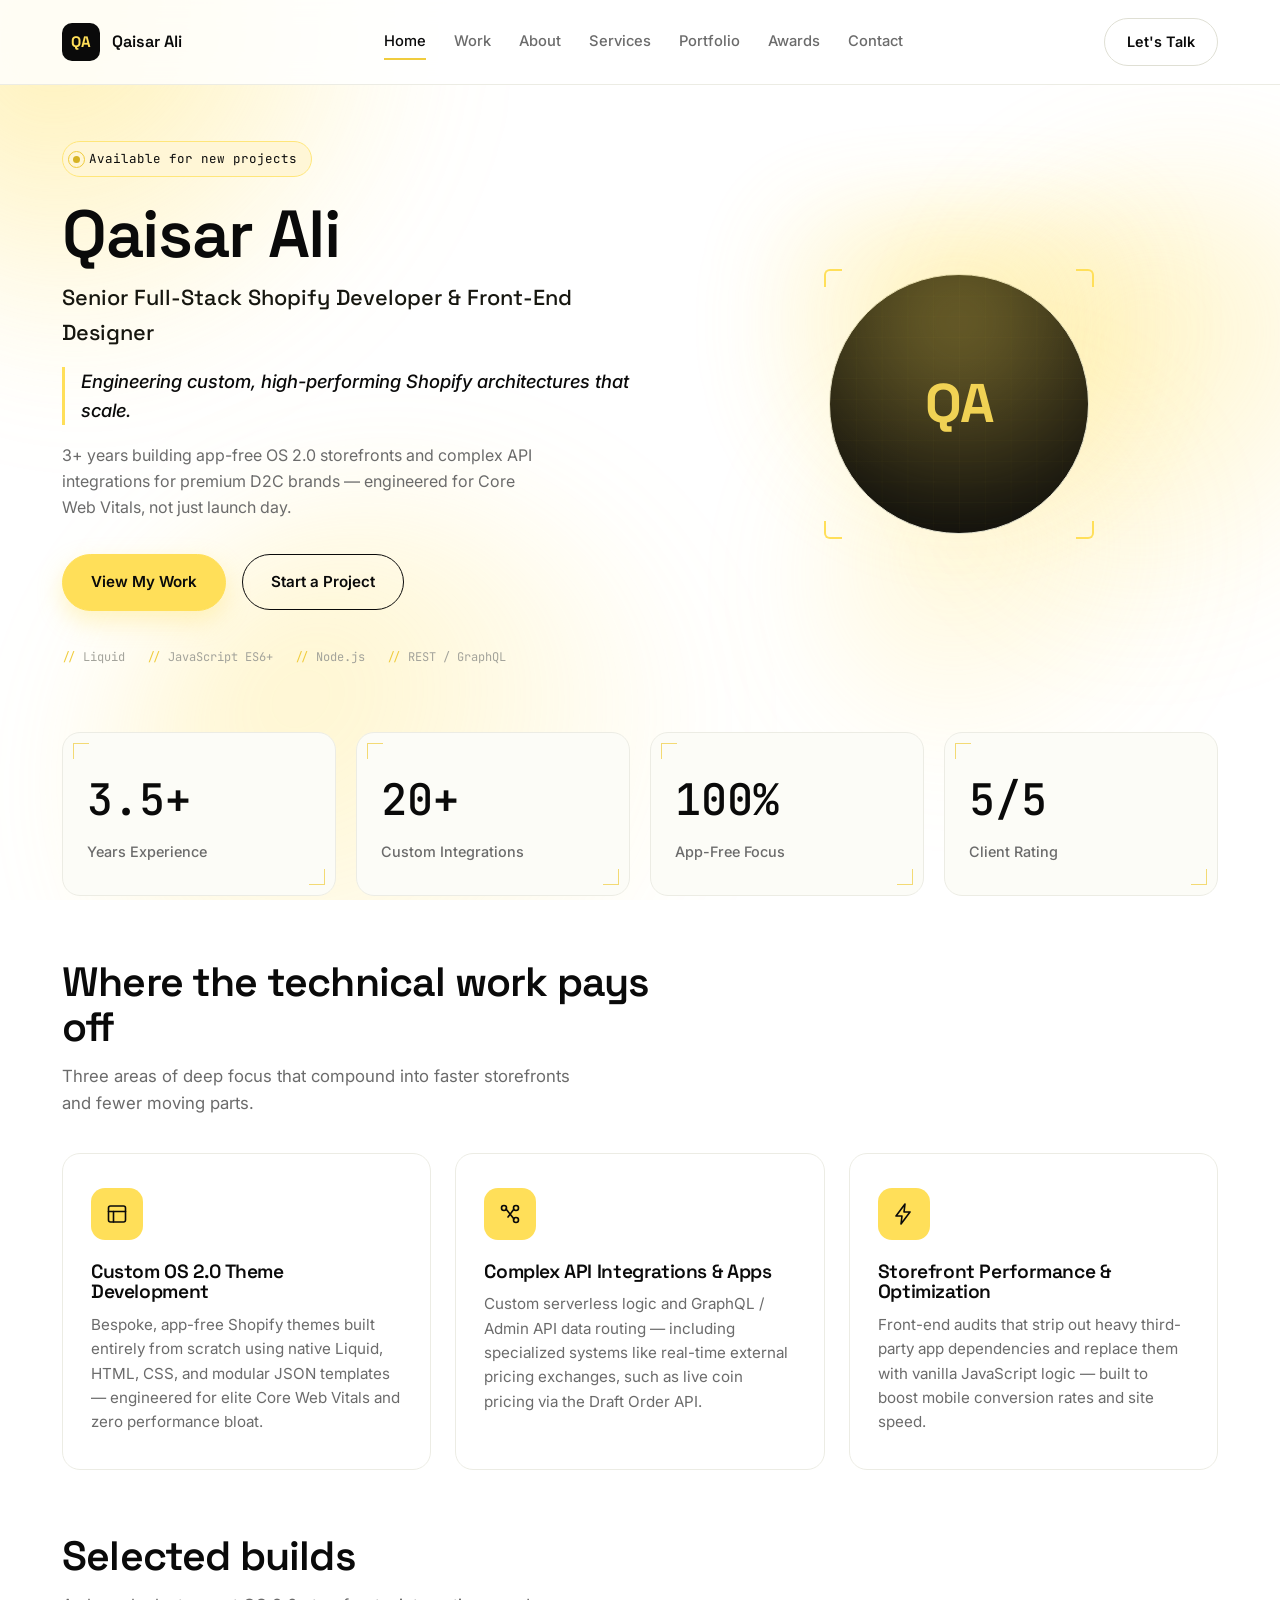
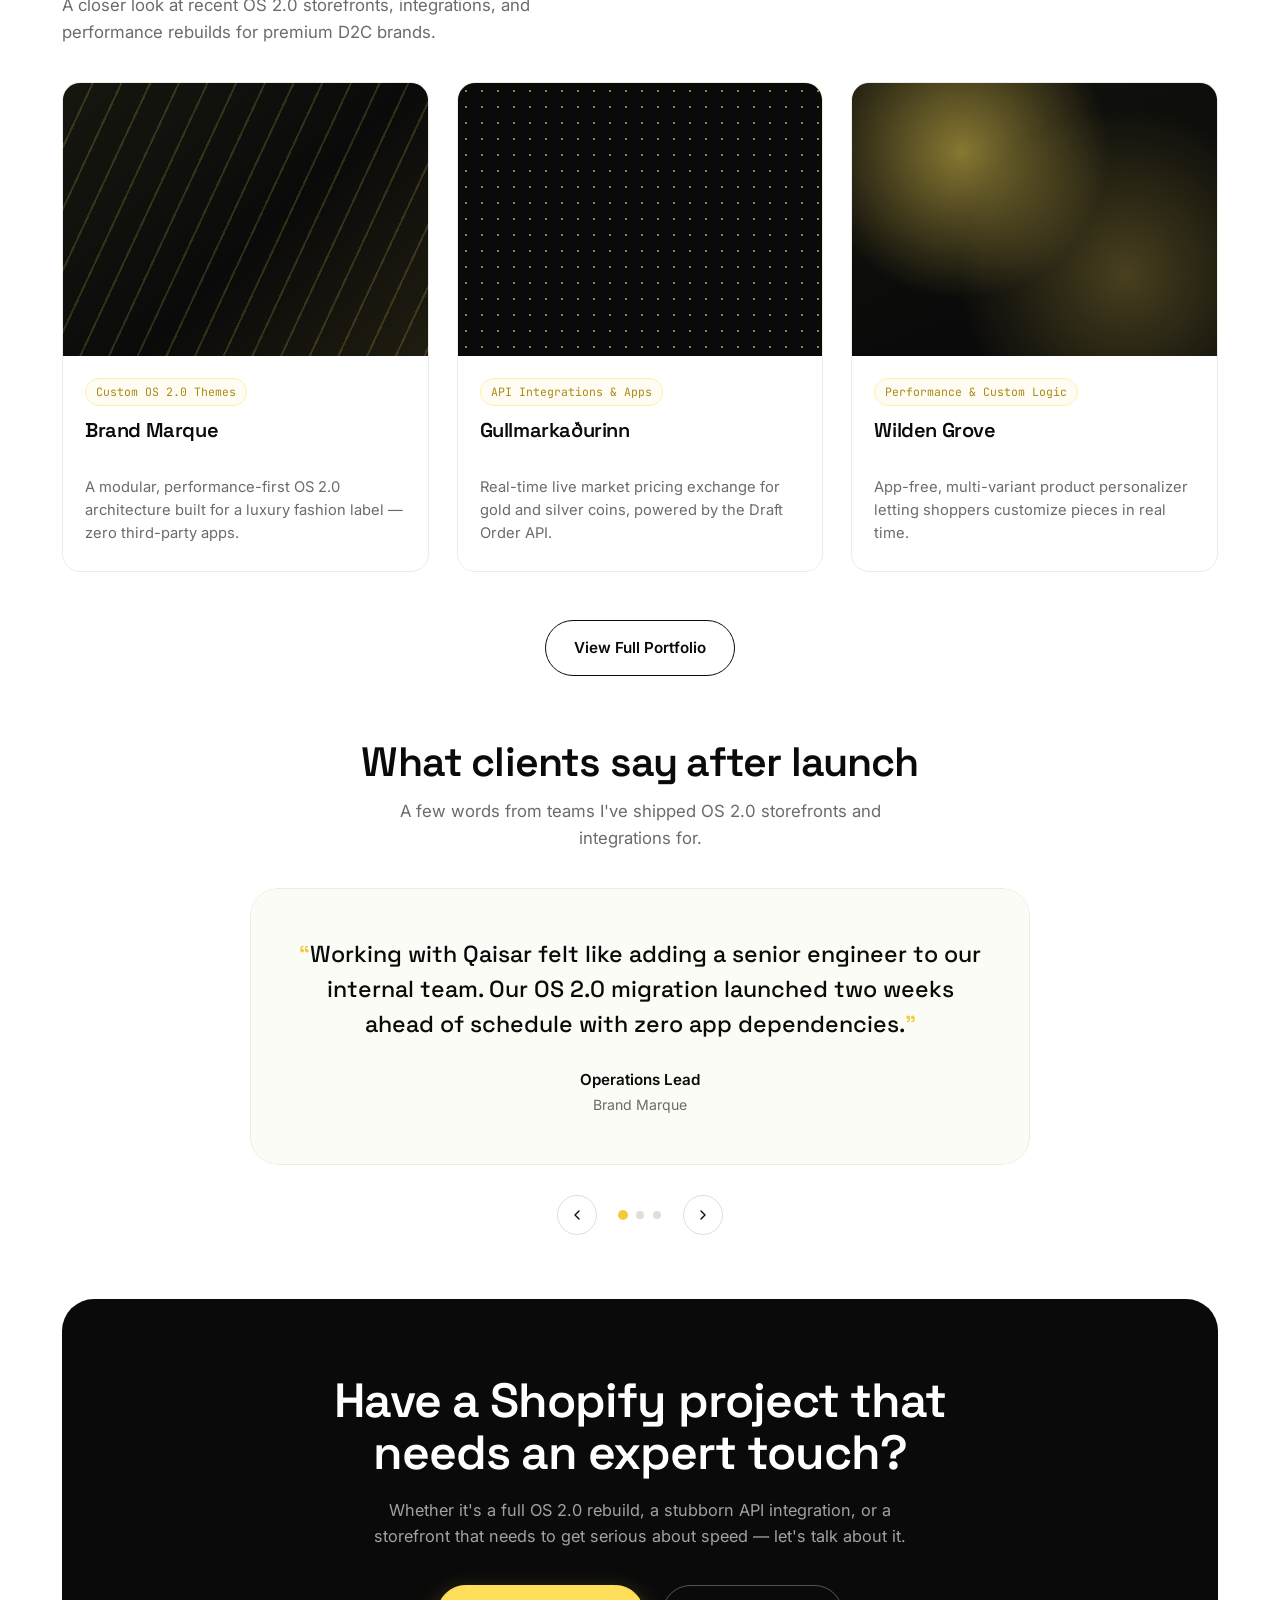
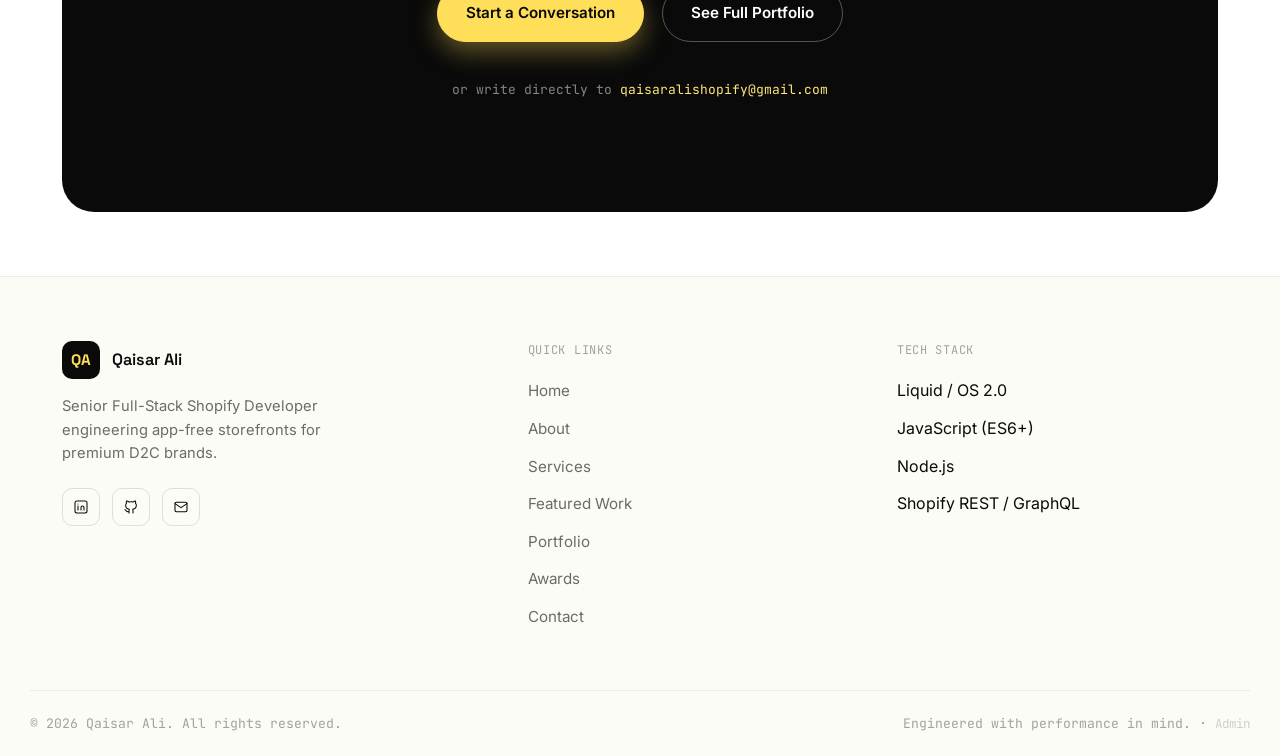
==== commit d3a5d749: "Deploy: cache-bust JS to v=1788854065" ====
--- a/index.html
+++ b/index.html
@@ -8,7 +8,7 @@
 
 <link rel="icon" type="image/svg+xml" href="favicon.svg">
 
-<script src="js/site-data.js"></script>
+<script src="js/site-data.js?v=1788854065"></script>
 
 <link rel="preconnect" href="https://fonts.googleapis.com">
 <link rel="preconnect" href="https://fonts.gstatic.com" crossorigin>
@@ -98,7 +98,6 @@
             <span class="corner corner--bl"></span>
             <span class="corner corner--br"></span>
           </div>
-          <span class="portrait__caption">Profile photo — updated via Admin Panel</span>
         </div>
       </div>
 
@@ -332,8 +331,8 @@
   </div>
 </div>
 
-<script src="js/site-data.js"></script>
-<script src="js/site-render.js"></script>
-<script src="js/main.js"></script>
+<script src="js/site-data.js?v=1788854065"></script>
+<script src="js/site-render.js?v=1788854065"></script>
+<script src="js/main.js?v=1788854065"></script>
 </body>
 </html>
